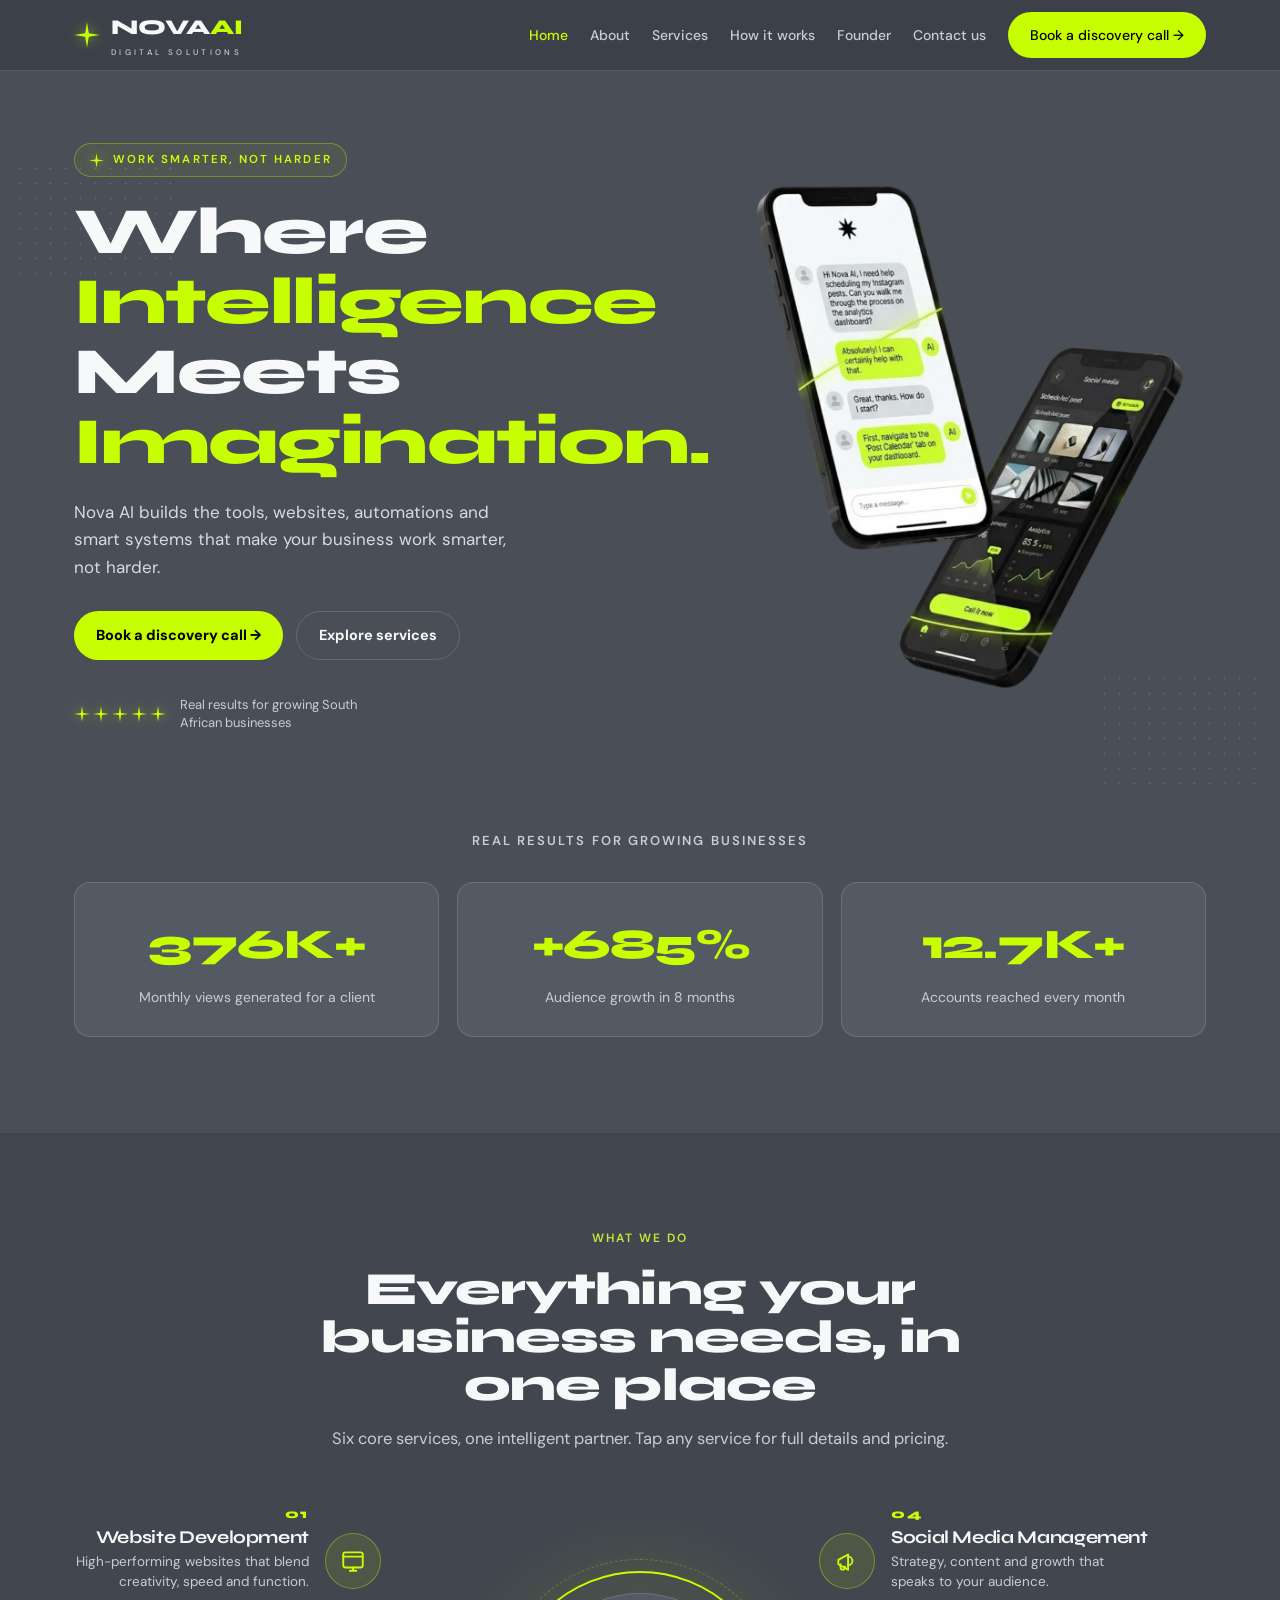
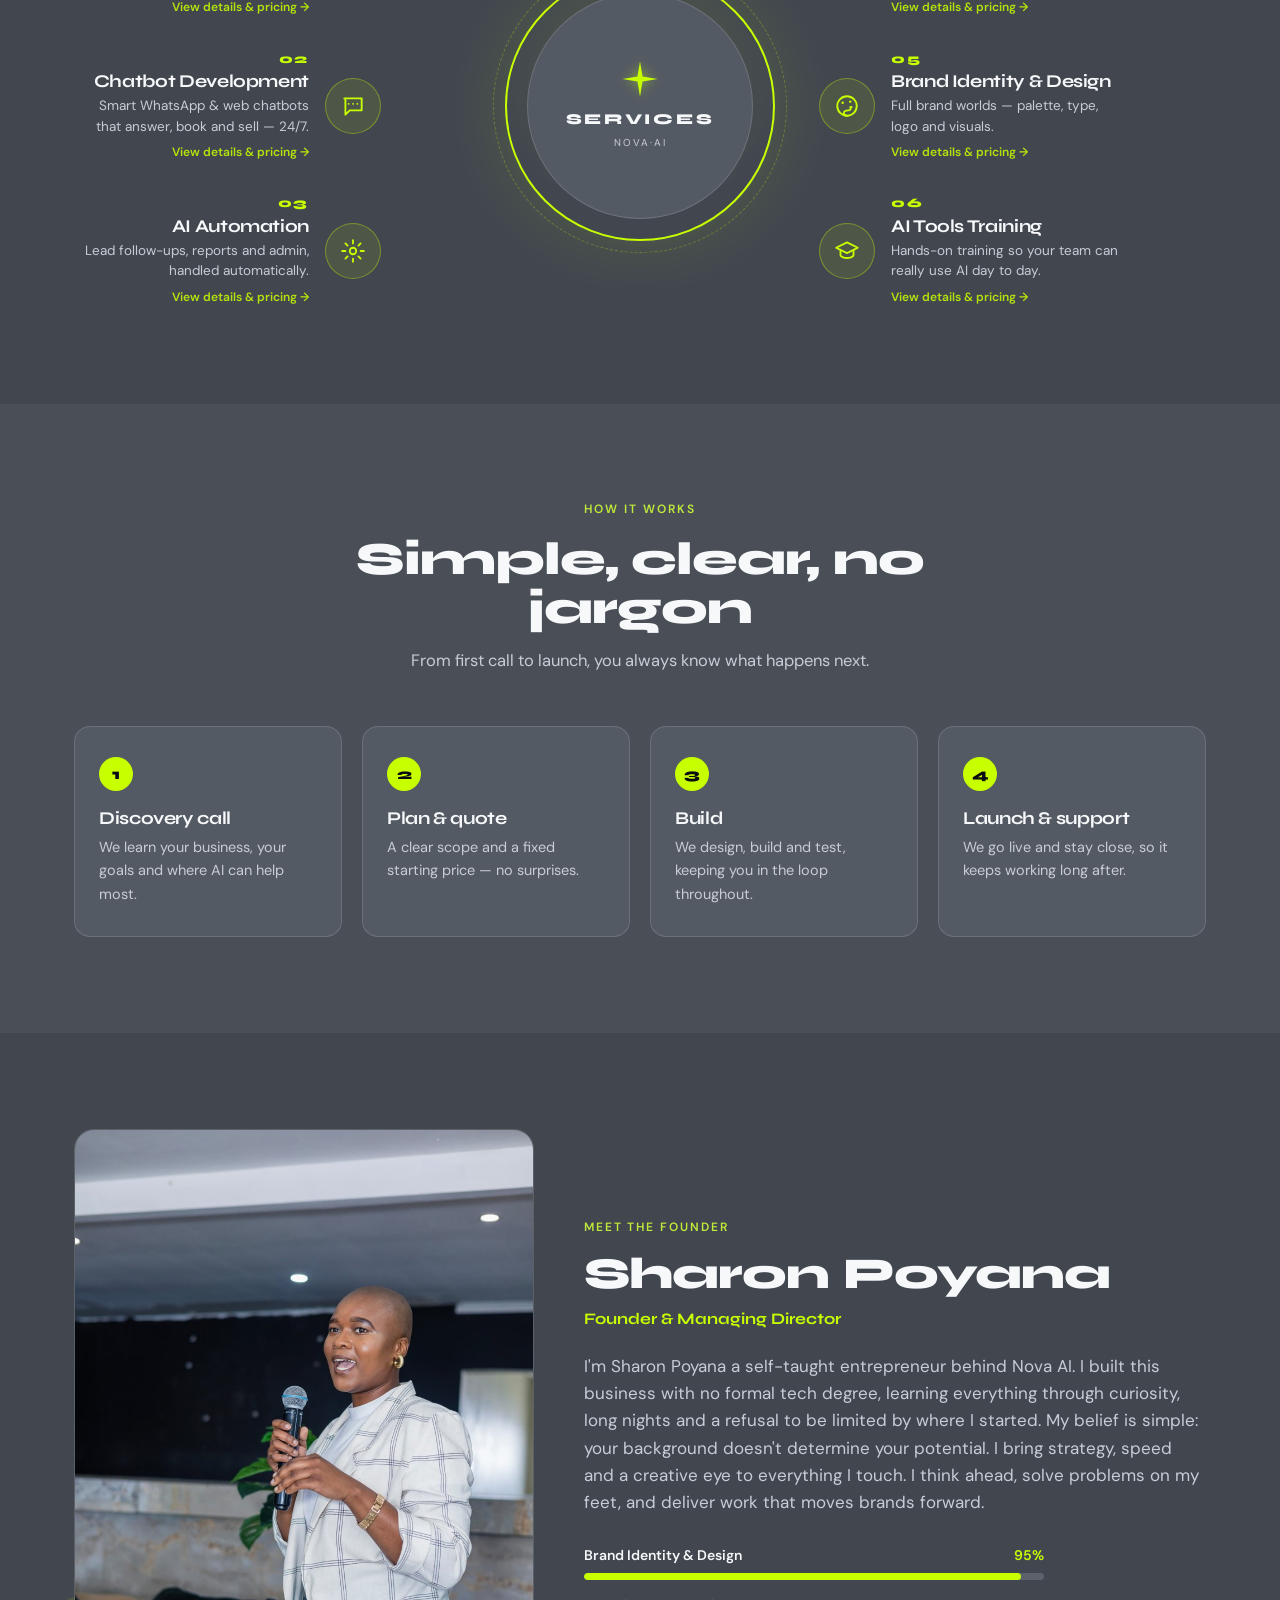
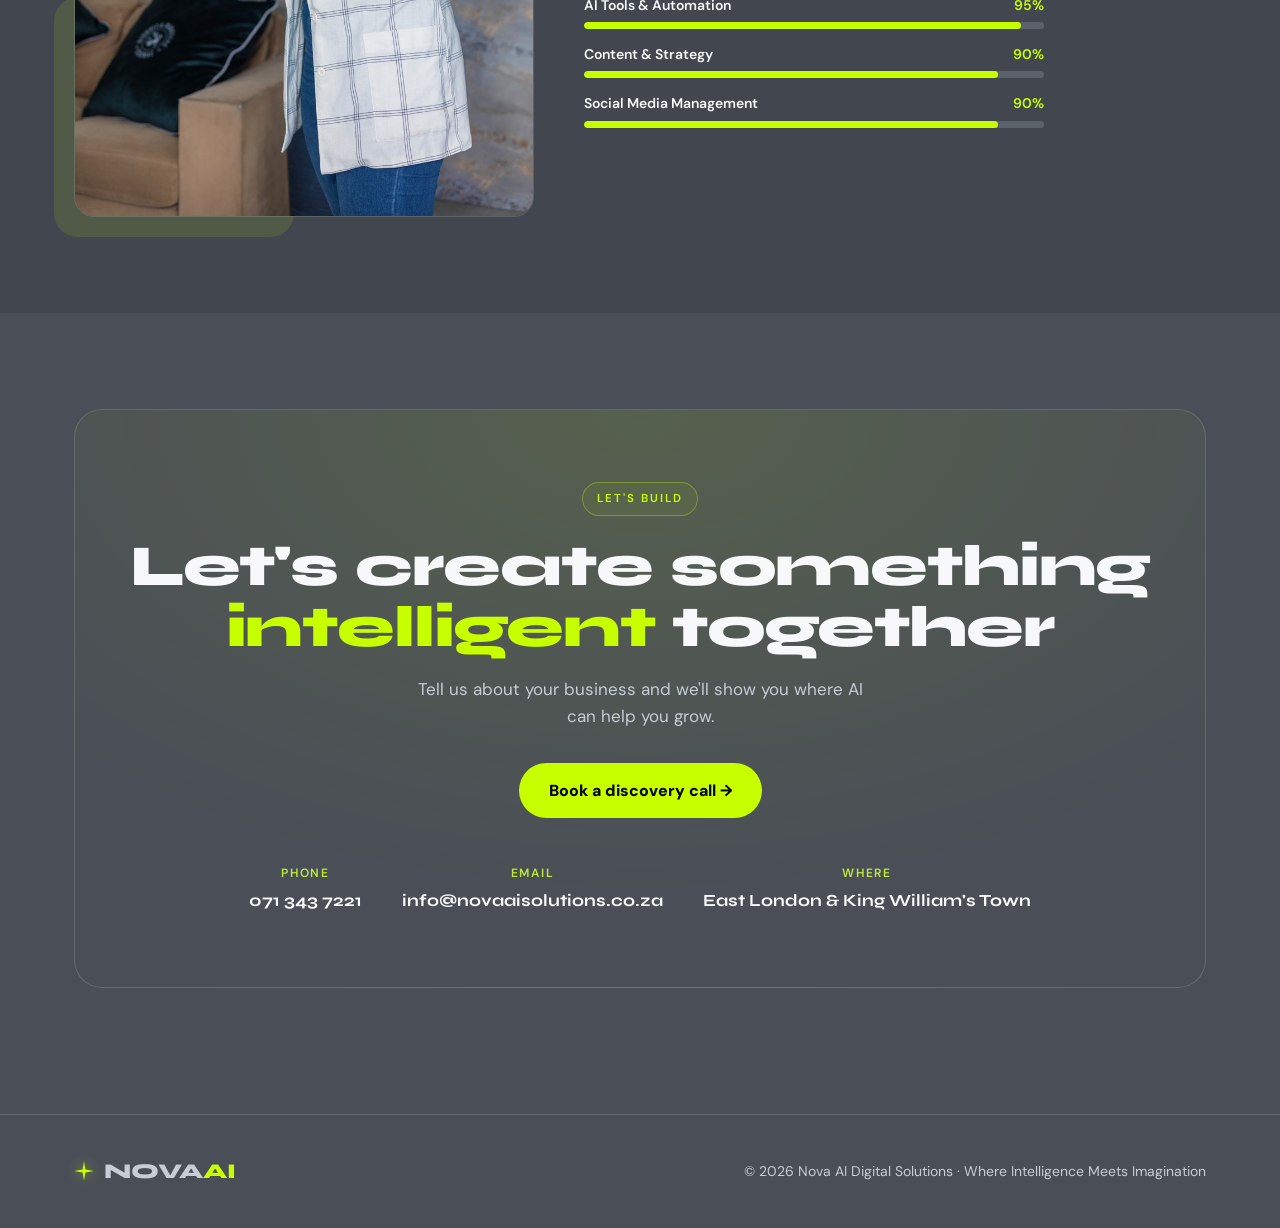
==== index.html @ 7a78dc08 "first version of Nova AI website" ====
<!DOCTYPE html><html lang="en"><head><meta charset="utf-8">
<meta name="viewport" content="width=device-width, initial-scale=1"><title>Nova AI Digital Solutions | Where Intelligence Meets Imagination</title>
<meta name="description" content="Nova AI builds websites, chatbots, automations and smart systems for South African businesses.">
<link rel="preconnect" href="https://fonts.googleapis.com"><link rel="preconnect" href="https://fonts.gstatic.com" crossorigin>
<link href="https://fonts.googleapis.com/css2?family=Syne:wght@600;700;800&family=DM+Sans:opsz,wght@9..40,400;9..40,500;9..40,600;9..40,700&display=swap" rel="stylesheet">
<link rel="stylesheet" href="css/styles.css"></head><body><header><div class="wrap"><nav class="nav"><a href="index.html" class="logo"><svg class="star" width="26" height="26" viewBox="0 0 100 100"><path d="M50 1 L57 43 L99 50 L57 57 L50 99 L43 57 L1 50 L43 43 Z" fill="#C8FF00"/></svg><span>NOVA<span class="ai">AI</span><small>DIGITAL SOLUTIONS</small></span></a>
<div class="nav-links" id="nav"><a href="index.html" class="active">Home</a><a href="about.html">About</a><a href="index.html#services">Services</a><a href="index.html#how">How it works</a><a href="index.html#founder">Founder</a><a href="index.html#contact">Contact us</a>
<a class="btn btn-primary" href="index.html#contact">Book a discovery call &rarr;</a></div>
<button class="burger" id="burger" aria-label="Menu"><span></span><span></span><span></span></button>
</nav></div></header><section class="hero">
<div class="dots" style="top:90px;left:1%"></div><div class="dots" style="bottom:30px;right:1%"></div>
<div class="wrap"><div class="hero-grid"><div class="hero-left reveal">
<span class="eyebrow"><svg class="star" width="15" height="15" viewBox="0 0 100 100"><path d="M50 1 L57 43 L99 50 L57 57 L50 99 L43 57 L1 50 L43 43 Z" fill="#C8FF00"/></svg> Work smarter, not harder</span>
<h1><span class="line">Where <span class="lime">Intelligence</span></span><span class="line">Meets <span class="lime">Imagination.</span></span></h1>
<p class="lead">Nova AI builds the tools, websites, automations and smart systems that make your business work smarter, not harder.</p>
<div class="hero-cta"><a class="btn btn-primary" href="#contact">Book a discovery call &rarr;</a><a class="btn btn-ghost" href="#services">Explore services</a></div>
<div class="hero-proof"><div class="stars"><svg class="star" width="16" height="16" viewBox="0 0 100 100"><path d="M50 1 L57 43 L99 50 L57 57 L50 99 L43 57 L1 50 L43 43 Z" fill="#C8FF00"/></svg><svg class="star" width="16" height="16" viewBox="0 0 100 100"><path d="M50 1 L57 43 L99 50 L57 57 L50 99 L43 57 L1 50 L43 43 Z" fill="#C8FF00"/></svg><svg class="star" width="16" height="16" viewBox="0 0 100 100"><path d="M50 1 L57 43 L99 50 L57 57 L50 99 L43 57 L1 50 L43 43 Z" fill="#C8FF00"/></svg><svg class="star" width="16" height="16" viewBox="0 0 100 100"><path d="M50 1 L57 43 L99 50 L57 57 L50 99 L43 57 L1 50 L43 43 Z" fill="#C8FF00"/></svg><svg class="star" width="16" height="16" viewBox="0 0 100 100"><path d="M50 1 L57 43 L99 50 L57 57 L50 99 L43 57 L1 50 L43 43 Z" fill="#C8FF00"/></svg></div><div class="lbl">Real results for growing South African businesses</div></div>
</div><div class="hero-visual reveal"><img class="hero-shot" src="assets/hero.png" alt="Nova AI app showing a chatbot conversation and social media dashboard"></div></div></div></section><section class="section" style="padding-top:10px"><div class="wrap reveal">
<div class="trust-label">Real results for growing businesses</div>
<div class="stats">
<div class="stat"><div class="n">376K+</div><div class="l">Monthly views generated for a client</div></div>
<div class="stat"><div class="n">+685%</div><div class="l">Audience growth in 8 months</div></div>
<div class="stat"><div class="n">12.7K+</div><div class="l">Accounts reached every month</div></div>
</div></div></section><section class="section" id="services" style="background:var(--bg2)"><div class="wrap">
<div class="sec-head reveal"><div class="kicker">What we do</div><h2>Everything your business needs, in one place</h2><p>Six core services, one intelligent partner. Tap any service for full details and pricing.</p></div>
<div class="svc-radial"><div class="svc-col svc-left"><a class="svc-item reveal" href="service-web.html"><div class="svc-ic"><svg width="26" height="26" viewBox="0 0 24 24" fill="none" stroke="#C8FF00" stroke-width="1.7" stroke-linecap="round" stroke-linejoin="round"><rect x="3" y="4" width="18" height="14" rx="2"/><path d="M3 8h18"/><path d="M9 21h6M12 18v3"/></svg></div><div class="svc-tx"><div class="svc-no">01</div><h3>Website Development</h3><p>High-performing websites that blend creativity, speed and function.</p><span class="svc-more">View details &amp; pricing &rarr;</span></div></a><a class="svc-item reveal" href="service-chatbot.html"><div class="svc-ic"><svg width="26" height="26" viewBox="0 0 24 24" fill="none" stroke="#C8FF00" stroke-width="1.7" stroke-linecap="round" stroke-linejoin="round"><path d="M4 5h16v11H9l-4 4V5z"/><path d="M8 10h.01M12 10h.01M16 10h.01"/></svg></div><div class="svc-tx"><div class="svc-no">02</div><h3>Chatbot Development</h3><p>Smart WhatsApp &amp; web chatbots that answer, book and sell &mdash; 24/7.</p><span class="svc-more">View details &amp; pricing &rarr;</span></div></a><a class="svc-item reveal" href="service-automation.html"><div class="svc-ic"><svg width="26" height="26" viewBox="0 0 24 24" fill="none" stroke="#C8FF00" stroke-width="1.7" stroke-linecap="round" stroke-linejoin="round"><circle cx="12" cy="12" r="3"/><path d="M12 2v3M12 19v3M2 12h3M19 12h3M5 5l2 2M17 17l2 2M19 5l-2 2M7 17l-2 2"/></svg></div><div class="svc-tx"><div class="svc-no">03</div><h3>AI Automation</h3><p>Lead follow-ups, reports and admin, handled automatically.</p><span class="svc-more">View details &amp; pricing &rarr;</span></div></a></div><div class="svc-core reveal"><div class="ring"><div class="inner"><svg class="star" width="36" height="36" viewBox="0 0 100 100"><path d="M50 1 L57 43 L99 50 L57 57 L50 99 L43 57 L1 50 L43 43 Z" fill="#C8FF00"/></svg><span>SERVICES</span><small>NOVA&middot;AI</small></div></div></div><div class="svc-col svc-right"><a class="svc-item reveal" href="service-social-media.html"><div class="svc-ic"><svg width="26" height="26" viewBox="0 0 24 24" fill="none" stroke="#C8FF00" stroke-width="1.7" stroke-linecap="round" stroke-linejoin="round"><path d="M4 11v4l9 5V6l-9 5z"/><path d="M13 8c2 0 4 1.5 4 4s-2 4-4 4"/><path d="M6 15v3a2 2 0 0 0 4 0v-1"/></svg></div><div class="svc-tx"><div class="svc-no">04</div><h3>Social Media Management</h3><p>Strategy, content and growth that speaks to your audience.</p><span class="svc-more">View details &amp; pricing &rarr;</span></div></a><a class="svc-item reveal" href="service-brand.html"><div class="svc-ic"><svg width="26" height="26" viewBox="0 0 24 24" fill="none" stroke="#C8FF00" stroke-width="1.7" stroke-linecap="round" stroke-linejoin="round"><circle cx="12" cy="12" r="9"/><circle cx="8" cy="9" r="1.1" fill="#C8FF00" stroke="none"/><circle cx="15" cy="8" r="1.1" fill="#C8FF00" stroke="none"/><circle cx="16" cy="13" r="1.1" fill="#C8FF00" stroke="none"/><path d="M12 21c-2 0-3-1-3-2.5S11 16 13 16s3-1 2-3"/></svg></div><div class="svc-tx"><div class="svc-no">05</div><h3>Brand Identity &amp; Design</h3><p>Full brand worlds &mdash; palette, type, logo and visuals.</p><span class="svc-more">View details &amp; pricing &rarr;</span></div></a><a class="svc-item reveal" href="service-training.html"><div class="svc-ic"><svg width="26" height="26" viewBox="0 0 24 24" fill="none" stroke="#C8FF00" stroke-width="1.7" stroke-linecap="round" stroke-linejoin="round"><path d="M22 9L12 4 2 9l10 5 10-5z"/><path d="M6 11v5c0 1 3 2.5 6 2.5s6-1.5 6-2.5v-5"/></svg></div><div class="svc-tx"><div class="svc-no">06</div><h3>AI Tools Training</h3><p>Hands-on training so your team can really use AI day to day.</p><span class="svc-more">View details &amp; pricing &rarr;</span></div></a></div></div>
</div></section><section class="section" id="how"><div class="wrap">
<div class="sec-head reveal"><div class="kicker">How it works</div><h2>Simple, clear, no jargon</h2><p>From first call to launch, you always know what happens next.</p></div>
<div class="steps"><div class="step reveal"><div class="no">1</div><h3>Discovery call</h3><p>We learn your business, your goals and where AI can help most.</p></div><div class="step reveal"><div class="no">2</div><h3>Plan &amp; quote</h3><p>A clear scope and a fixed starting price &mdash; no surprises.</p></div><div class="step reveal"><div class="no">3</div><h3>Build</h3><p>We design, build and test, keeping you in the loop throughout.</p></div><div class="step reveal"><div class="no">4</div><h3>Launch &amp; support</h3><p>We go live and stay close, so it keeps working long after.</p></div></div></div></section><section class="section" id="founder" style="background:var(--bg2)"><div class="wrap"><div class="founder-wrap"><div class="founder">
<div class="photo reveal"><img src="assets/founder.jpg" alt="Sharon Poyana, founder of Nova AI"></div>
<div class="reveal"><div class="kicker">Meet the founder</div>
<h2>Sharon Poyana</h2><div class="sig">Founder &amp; Managing Director</div>
<p class="body">I'm Sharon Poyana a self-taught entrepreneur behind Nova AI. I built this business with no formal tech degree, learning everything through curiosity, long nights and a refusal to be limited by where I started. My belief is simple: your background doesn't determine your potential. I bring strategy, speed and a creative eye to everything I touch. I think ahead, solve problems on my feet, and deliver work that moves brands forward.</p>
<div class="skills"><div class="skill reveal"><div class="top"><span>Brand Identity &amp; Design</span><span style="color:var(--lime)">95%</span></div><div class="bar"><div class="fill" style="width:95%"></div></div></div><div class="skill reveal"><div class="top"><span>AI Tools &amp; Automation</span><span style="color:var(--lime)">95%</span></div><div class="bar"><div class="fill" style="width:95%"></div></div></div><div class="skill reveal"><div class="top"><span>Content &amp; Strategy</span><span style="color:var(--lime)">90%</span></div><div class="bar"><div class="fill" style="width:90%"></div></div></div><div class="skill reveal"><div class="top"><span>Social Media Management</span><span style="color:var(--lime)">90%</span></div><div class="bar"><div class="fill" style="width:90%"></div></div></div></div></div></div></div></div></section><section class="section" id="contact"><div class="wrap reveal"><div class="cta-band">
<span class="eyebrow">Let's build</span>
<h2 style="margin-top:20px">Let's create something <span class="lime">intelligent</span> together</h2>
<p>Tell us about your business and we'll show you where AI can help you grow.</p>
<a class="btn btn-primary" href="mailto:info@novaaisolutions.co.za" style="font-size:16px;padding:15px 30px">Book a discovery call &rarr;</a><div class="contact-row">
<div class="ci"><span class="lab">Phone</span><span class="val">071 343 7221</span></div>
<div class="ci"><span class="lab">Email</span><span class="val">info@novaaisolutions.co.za</span></div>
<div class="ci"><span class="lab">Where</span><span class="val">East London &amp; King William's Town</span></div></div>
</div></div></section><footer><div class="wrap"><div class="foot">
<a href="index.html" style="display:flex;align-items:center;gap:10px" class="logo"><svg class="star" width="20" height="20" viewBox="0 0 100 100"><path d="M50 1 L57 43 L99 50 L57 57 L50 99 L43 57 L1 50 L43 43 Z" fill="#C8FF00"/></svg><span style="font-family:Syne;font-weight:800">NOVA<span style="color:var(--lime)">AI</span></span></a>
<div>&copy; 2026 Nova AI Digital Solutions &middot; Where Intelligence Meets Imagination</div>
</div></div></footer><script src="js/main.js"></script></body></html>
---- css/styles.css ----
:root{--bg:#4A4F57;--bg2:#42474F;--panel:#545A63;--panel2:#5C626B;--line:rgba(255,255,255,.14);
--lime:#C8FF00;--lime-dim:#BFEA3A;--text:#F6F8FA;--muted:#C7CCD5;--maxw:1180px;}
*{box-sizing:border-box;margin:0;padding:0}
html{scroll-behavior:smooth}
body{background:var(--bg);color:var(--text);font-family:"DM Sans",system-ui,sans-serif;line-height:1.6;-webkit-font-smoothing:antialiased;overflow-x:hidden}
h1,h2,h3{font-family:"Syne",sans-serif;line-height:1.05;letter-spacing:-.02em}
a{color:inherit;text-decoration:none}img{max-width:100%;display:block}
.wrap{max-width:var(--maxw);margin:0 auto;padding:0 24px}
.eyebrow{display:inline-flex;align-items:center;gap:9px;font-size:11.5px;font-weight:600;letter-spacing:.18em;text-transform:uppercase;color:var(--lime);border:1px solid rgba(200,255,0,.32);background:rgba(200,255,0,.05);padding:7px 14px;border-radius:999px}
.muted{color:var(--muted)}
.section{padding:96px 0;position:relative}
.sec-head{max-width:660px;margin:0 auto 52px;text-align:center}
.sec-head .kicker{font-size:12px;font-weight:600;letter-spacing:.16em;text-transform:uppercase;color:var(--lime-dim);margin-bottom:16px}
.sec-head h2{font-size:clamp(30px,4.4vw,46px);font-weight:800}
.sec-head p{margin-top:16px;color:var(--muted);font-size:16.5px}
.dots{position:absolute;width:170px;height:120px;opacity:.45;pointer-events:none;background-image:radial-gradient(rgba(255,255,255,.20) 1.3px,transparent 1.3px);background-size:15px 15px}
.star{filter:drop-shadow(0 0 6px rgba(200,255,0,.55))}
@keyframes pulse{0%,100%{transform:scale(1);opacity:1}50%{transform:scale(1.09);opacity:.8}}
@keyframes spin{to{transform:rotate(360deg)}}
.btn{display:inline-flex;align-items:center;gap:9px;font-weight:700;font-size:14.5px;padding:12px 22px;border-radius:999px;cursor:pointer;transition:transform .18s,box-shadow .18s,border-color .2s,color .2s;border:none}
.btn-primary{background:var(--lime);color:#000;font-weight:800}
.nav-links a.btn-primary,.nav-links a.btn-primary:hover{color:#000}
.btn-primary:hover{transform:translateY(-2px);box-shadow:0 10px 30px rgba(200,255,0,.28)}
.btn-ghost{background:transparent;color:var(--text);border:1px solid var(--line)}
.btn-ghost:hover{border-color:var(--lime);color:var(--lime)}
header{position:sticky;top:0;z-index:50;background:rgba(58,63,71,.82);backdrop-filter:blur(14px);border-bottom:1px solid var(--line)}
.nav{display:flex;align-items:center;justify-content:space-between;height:70px}
.logo{display:flex;align-items:center;gap:11px;font-family:"Syne";font-weight:800;font-size:21px;cursor:pointer}
.logo .ai{color:var(--lime)}
.logo small{display:block;font-family:"DM Sans";font-weight:500;font-size:8px;letter-spacing:.42em;color:var(--muted);margin-top:1px}
.nav-links{display:flex;align-items:center;gap:22px}
.nav-links a{font-size:14px;font-weight:500;color:#C7CDD8;transition:color .2s;cursor:pointer}
.nav-links a:hover,.nav-links a.active{color:var(--lime)}
.burger{display:none;flex-direction:column;gap:5px;background:none;border:0;cursor:pointer;padding:6px}
.burger span{width:24px;height:2px;background:var(--text);border-radius:2px}
/* home hero */
.hero{position:relative;padding:72px 0 90px;overflow:hidden}
.hero-grid{display:grid;grid-template-columns:1.05fr .95fr;gap:46px;align-items:center;position:relative;z-index:2}
.hero h1{font-size:clamp(40px,5.4vw,66px);font-weight:800;margin:20px 0 0;line-height:1.06}
.hero h1 .lime{color:var(--lime)}.hero h1 .line{display:block}
.hero p.lead{margin:22px 0 30px;font-size:17px;color:#D6DAE1;max-width:440px}
.hero-cta{display:flex;gap:13px;flex-wrap:wrap}
.hero-proof{display:flex;align-items:center;gap:14px;margin-top:36px}
.hero-proof .stars{display:flex;gap:3px}
.hero-proof .lbl{color:var(--muted);font-size:13px;max-width:200px;line-height:1.35}
.hero-visual{position:relative}
.hero-shot{width:100%;display:block;position:relative;z-index:1}
.bgword{position:absolute;right:-2%;top:12%;font-family:"Syne";font-weight:800;font-size:clamp(90px,12vw,170px);letter-spacing:-.04em;color:rgba(255,255,255,.05);z-index:0;pointer-events:none;white-space:nowrap;user-select:none}
.orbit{position:absolute;left:50%;top:52%;transform:translate(-50%,-50%) rotate(-12deg);z-index:1}
.hstar{position:absolute;right:20%;top:2%;width:46px;z-index:4;animation:pulse 4.5s ease-in-out infinite}
.dev{position:absolute;border-radius:18px;border:1px solid rgba(255,255,255,.16);box-shadow:0 30px 70px rgba(0,0,0,.5);z-index:2;overflow:hidden}
.dev-dash{width:330px;left:1%;top:50px;transform:rotate(-6deg);background:#21252D}
.dev-dash .topbar{display:flex;gap:6px;padding:12px 14px;border-bottom:1px solid var(--line);background:#181B22}
.dev-dash .topbar i{width:9px;height:9px;border-radius:50%;background:#3a3f48;display:block}
.dev-dash .topbar i:first-child{background:var(--lime)}
.dev-body{padding:16px}
.dev-body .r{display:flex;justify-content:space-between;align-items:center}
.dev-body .r .t{font-family:"Syne";font-weight:700;font-size:13px;color:#cfd4dc}
.dev-body .r .pill{font-size:10px;font-weight:700;color:#000;background:var(--lime);padding:3px 9px;border-radius:999px}
.tiles{display:grid;grid-template-columns:1fr 1fr;gap:10px;margin:14px 0}
.tile{background:#181B22;border:1px solid var(--line);border-radius:11px;padding:12px}
.tile .n{font-family:"Syne";font-weight:800;font-size:22px;color:#fff;line-height:1}
.tile .n em{color:var(--lime);font-style:normal;font-size:13px}
.tile .l{color:var(--muted);font-size:10.5px;margin-top:5px}
.spark{display:block;width:100%;height:46px}
.dev-phone{width:186px;right:3%;bottom:8px;transform:rotate(7deg);z-index:3;background:#181B22}
.dev-phone .ph-head{display:flex;align-items:center;gap:8px;padding:13px 14px;border-bottom:1px solid var(--line);font-family:"Syne";font-weight:700;font-size:12.5px}
.ph-body{padding:14px;display:flex;flex-direction:column;gap:9px}
.bub{max-width:82%;padding:8px 11px;border-radius:12px;font-size:11px;line-height:1.3}
.bub.in{background:#2A2F38;color:#dfe3ea;border-bottom-left-radius:3px}
.bub.out{background:var(--lime);color:#000;align-self:flex-end;font-weight:600;border-bottom-right-radius:3px}
.ph-send{margin:2px 14px 14px;background:var(--lime);color:#000;font-weight:800;font-size:11px;text-align:center;padding:9px;border-radius:9px}
.hero-inner{position:relative;z-index:2}
/* page hero (about) */
.page-hero{position:relative;padding:104px 0 30px;text-align:center;overflow:hidden}
.page-hero .bgstar{position:absolute;right:-80px;top:-30px;width:320px;opacity:.06}
.page-hero h1{font-size:clamp(40px,6.5vw,76px);font-weight:800;margin-top:20px}
.page-hero h1 .lime{color:var(--lime)}
.page-hero p{max-width:600px;margin:24px auto 0;color:#C2C9D4;font-size:18px}
.prose{max-width:760px;margin:0 auto;text-align:center}
.prose p{color:#C7CDD8;font-size:18px;margin-top:20px;line-height:1.7}
.prose .big{font-family:"Syne";font-weight:700;font-size:clamp(22px,2.6vw,28px);color:var(--text);line-height:1.4}
.prose .big em{color:var(--lime);font-style:normal}
/* stats */
.stats{display:grid;grid-template-columns:repeat(3,1fr);gap:18px}
.stat{background:var(--panel);border:1px solid var(--line);border-radius:16px;padding:28px 24px;text-align:center}
.stat .n{font-family:"Syne";font-weight:800;font-size:42px;color:var(--lime);letter-spacing:-.03em}
.stat .l{color:var(--muted);font-size:14px;margin-top:8px}
.trust-label{text-align:center;color:var(--muted);font-size:13px;letter-spacing:.16em;text-transform:uppercase;margin-bottom:30px;font-weight:600}
/* radial services */
.svc-radial{display:grid;grid-template-columns:1fr minmax(220px,290px) 1fr;gap:34px;align-items:center}
.svc-col{display:flex;flex-direction:column;gap:30px}
.svc-item{display:flex;align-items:center;gap:16px}
.svc-left .svc-item{flex-direction:row-reverse;text-align:right;justify-content:flex-end}
.svc-ic{flex:none;width:56px;height:56px;border-radius:50%;background:rgba(200,255,0,.09);border:1px solid rgba(200,255,0,.35);display:flex;align-items:center;justify-content:center;transition:background .2s,transform .2s}
.svc-item:hover .svc-ic{background:rgba(200,255,0,.18);transform:translateY(-3px)}
.svc-no{font-family:"Syne";font-weight:800;color:var(--lime);font-size:13px;letter-spacing:.12em}
.svc-tx h3{font-size:18px;font-weight:700;margin:3px 0 5px}
.svc-tx p{font-size:13.5px;color:var(--muted);line-height:1.5;max-width:235px}
.svc-left .svc-tx p{margin-left:auto}
.svc-core{display:flex;justify-content:center}
.ring{width:270px;height:270px;border-radius:50%;border:2px solid var(--lime);background:radial-gradient(circle at 50% 38%,rgba(200,255,0,.12),transparent 68%);display:flex;align-items:center;justify-content:center;position:relative;box-shadow:0 0 70px rgba(200,255,0,.13)}
.ring:after{content:"";position:absolute;inset:-14px;border-radius:50%;border:1px dashed rgba(200,255,0,.28);animation:spin 60s linear infinite}
.ring .inner{position:absolute;inset:20px;border-radius:50%;background:var(--panel);border:1px solid var(--line);display:flex;flex-direction:column;align-items:center;justify-content:center;text-align:center}
.ring .inner span{display:block;font-family:"Syne";font-weight:800;letter-spacing:.18em;font-size:15px;margin-top:10px}
.ring .inner small{color:var(--muted);font-size:10px;letter-spacing:.2em;margin-top:4px}
/* generic cards */
.cards{display:grid;grid-template-columns:repeat(3,1fr);gap:20px}
.card{background:linear-gradient(180deg,var(--panel),var(--bg2));border:1px solid var(--line);border-radius:18px;padding:30px 26px;transition:transform .22s,border-color .22s}
.card:hover{transform:translateY(-5px);border-color:rgba(200,255,0,.4)}
.card .ic{width:50px;height:50px;border-radius:13px;background:rgba(200,255,0,.10);display:flex;align-items:center;justify-content:center;margin-bottom:20px}
.card h3{font-size:20px;font-weight:700;margin-bottom:10px}
.card p{color:var(--muted);font-size:15px}
.vgrid{display:grid;grid-template-columns:repeat(2,1fr);gap:20px;max-width:920px;margin:0 auto}
.vcard{background:var(--panel);border:1px solid var(--line);border-radius:18px;padding:30px 28px;position:relative}
.vcard .vno{font-family:"Syne";font-weight:800;color:rgba(200,255,0,.35);font-size:34px;line-height:1}
.vcard h3{font-size:20px;font-weight:700;margin:14px 0 8px}
.vcard p{color:var(--muted);font-size:15px}
/* process */
.steps{display:grid;grid-template-columns:repeat(4,1fr);gap:20px}
.step{padding:30px 24px;background:var(--panel);border:1px solid var(--line);border-radius:16px}
.step .no{font-family:"Syne";font-weight:800;font-size:15px;color:#0A0C12;background:var(--lime);width:34px;height:34px;border-radius:50%;display:flex;align-items:center;justify-content:center;margin-bottom:18px}
.step h3{font-size:18px;font-weight:700;margin-bottom:8px}
.step p{color:var(--muted);font-size:14.5px}
/* founder */
.founder{display:grid;grid-template-columns:.85fr 1.15fr;gap:50px;align-items:center}
.founder .photo{border-radius:20px;overflow:hidden;border:1px solid var(--line);position:relative}
.founder-wrap{position:relative}
.founder-wrap:before{content:"";position:absolute;left:-20px;bottom:-20px;width:240px;height:240px;background:var(--lime);opacity:.10;border-radius:24px;z-index:0}
.founder>*{position:relative;z-index:1}
.founder .kicker{font-size:12px;font-weight:600;letter-spacing:.16em;text-transform:uppercase;color:var(--lime-dim)}
.founder h2{font-size:clamp(30px,4vw,44px);font-weight:800;margin-top:14px}
.founder .sig{color:var(--lime);font-family:"Syne";font-weight:700;margin-top:8px}
.founder p.body{margin-top:22px;font-size:17px;color:#C7CDD8}
.skills{margin-top:28px;display:grid;gap:14px;max-width:460px}
.skill .top{display:flex;justify-content:space-between;font-size:14px;font-weight:600;margin-bottom:6px}
.skill .bar{height:7px;border-radius:5px;background:var(--panel2);overflow:hidden}
.skill .fill{height:100%;background:var(--lime);border-radius:5px}
/* cta */
.cta-band{text-align:center;background:radial-gradient(120% 140% at 50% 0%,rgba(200,255,0,.10),transparent 60%);border:1px solid var(--line);border-radius:28px;padding:72px 30px}
.cta-band h2{font-size:clamp(32px,5vw,58px);font-weight:800}
.cta-band h2 .lime{color:var(--lime)}
.cta-band p{color:var(--muted);margin:18px auto 32px;max-width:460px;font-size:17px}
.contact-row{display:flex;gap:40px;justify-content:center;flex-wrap:wrap;margin-top:46px}
.contact-row .ci{display:flex;flex-direction:column;gap:4px}
.contact-row .ci .lab{font-size:12px;letter-spacing:.14em;text-transform:uppercase;color:var(--lime-dim);font-weight:600}
.contact-row .ci .val{font-family:"Syne";font-weight:700;font-size:17px}
footer{border-top:1px solid var(--line);padding:40px 0;margin-top:30px}
.foot{display:flex;justify-content:space-between;align-items:center;gap:20px;flex-wrap:wrap;color:var(--muted);font-size:14px}
.reveal{opacity:0;transform:translateY(26px);transition:opacity .7s ease,transform .7s ease}
.reveal.in{opacity:1;transform:none}
@media (prefers-reduced-motion:reduce){.reveal{opacity:1;transform:none;transition:none}.star,.ring:after,.crown{animation:none!important}}
@media(max-width:900px){
 .nav-links{display:none}
 .nav-links.open{display:flex;position:absolute;top:70px;left:0;right:0;flex-direction:column;background:var(--bg2);border-bottom:1px solid var(--line);padding:22px 24px;gap:18px}
 .burger{display:flex}
 .hero-grid{grid-template-columns:1fr;gap:34px}.hero-visual{margin-top:4px}
 .stats{grid-template-columns:1fr}.cards{grid-template-columns:1fr}.vgrid{grid-template-columns:1fr}
 .steps{grid-template-columns:1fr 1fr}.founder{grid-template-columns:1fr;gap:30px}
 .svc-radial{grid-template-columns:1fr;gap:24px}.svc-core{order:-1;margin-bottom:8px}.ring{width:210px;height:210px}
 .svc-left .svc-item{flex-direction:row;text-align:left;justify-content:flex-start}.svc-left .svc-tx p{margin-left:0}.svc-tx p{max-width:none}
}
@media(max-width:560px){.section{padding:70px 0}.hero{padding:40px 0 70px}.steps{grid-template-columns:1fr}.contact-row{gap:26px}
.hero-visual{margin-top:0}.dev-dash{width:268px;left:0}.dev-phone{width:158px;right:0}.bgword{font-size:88px}}

.svc-item{text-decoration:none;color:inherit}
.svc-more{display:inline-block;color:var(--lime);font-size:12px;font-weight:600;margin-top:6px;opacity:.85}
.svc-item:hover .svc-more{opacity:1}
.backlink{display:inline-flex;align-items:center;gap:6px;color:var(--muted);font-size:14px;margin-bottom:14px;text-decoration:none}
.backlink:hover{color:var(--lime)}
.pricing{display:grid;grid-template-columns:repeat(3,1fr);gap:20px;align-items:start}
.pricing.four{grid-template-columns:repeat(4,1fr)}
.ptier{position:relative;background:var(--panel);border:1px solid var(--line);border-radius:20px;padding:10px 0 26px}
.ptier.pop{border-color:var(--lime);box-shadow:0 0 0 1px var(--lime),0 24px 60px rgba(0,0,0,.32)}
.ribbon{position:absolute;top:12px;right:12px;background:var(--lime);color:#000;font-size:10px;font-weight:800;padding:4px 9px;border-radius:999px;letter-spacing:.03em}
.ptier .ph{margin:8px 10px;border-radius:12px;background:#0E1015;padding:15px;text-align:center;font-family:"Syne";font-weight:700;letter-spacing:.12em;font-size:13px}
.ptier.pop .ph{background:var(--lime);color:#000}
.ptier .price{font-family:"Syne";font-weight:800;font-size:38px;text-align:center;margin:16px 0 2px;letter-spacing:-.02em}
.ptier.pop .price{color:var(--lime)}
.ptier .per{text-align:center;color:var(--muted);font-size:11px;letter-spacing:.16em;text-transform:uppercase;margin-bottom:12px}
.pbest{color:var(--muted);font-size:12.5px;text-align:center;padding:0 20px 10px;line-height:1.45;border-bottom:1px solid var(--line)}
.ptier ul{list-style:none;padding:14px 22px 0;margin:0}
.ptier li{display:flex;gap:10px;align-items:flex-start;padding:9px 0;border-bottom:1px solid var(--line);font-size:14px;color:#D4D9E2}
.ptier li:last-child{border-bottom:0}
.ptier li b{color:#fff;font-weight:700}
.ptier .plabel{margin:18px 22px 0;text-align:center;padding:13px;border-radius:10px;font-family:"Syne";font-weight:800;letter-spacing:.1em;font-size:14px;border:1px solid var(--line);color:#E6E9EE}
.ptier.pop .plabel{background:var(--lime);color:#000;border-color:var(--lime)}
.price-list{max-width:720px;margin:0 auto}
.price-row{display:flex;justify-content:space-between;gap:16px;padding:16px 4px;border-bottom:1px solid var(--line)}
.price-row .nm{color:#E6E9EE}
.price-row .pr{font-family:"Syne";font-weight:700;color:var(--lime);white-space:nowrap}
.note-box{max-width:860px;margin:32px auto 0;background:var(--panel);border:1px solid var(--line);border-radius:16px;padding:24px 26px;color:#C7CDD5;font-size:15px;line-height:1.6}
.note-box b{color:var(--lime)}
.steps-line{max-width:860px;margin:0 auto;display:grid;gap:12px}
.stepline{display:flex;gap:14px;align-items:flex-start;background:var(--panel);border:1px solid var(--line);border-radius:12px;padding:16px 18px;color:#D4D9E2;font-size:15px}
.stepline .n{font-family:"Syne";font-weight:800;color:#000;background:var(--lime);width:28px;height:28px;border-radius:50%;display:flex;align-items:center;justify-content:center;flex:none;font-size:13px}
.incl-grid{display:grid;grid-template-columns:1fr 1fr;gap:12px;max-width:860px;margin:0 auto}
.incl{display:flex;gap:10px;align-items:flex-start;background:var(--panel);border:1px solid var(--line);border-radius:12px;padding:14px 16px;font-size:14.5px;color:#D4D9E2}
.dual{display:flex;gap:8px;justify-content:center;margin:12px 12px 6px}
.dp{flex:1;background:#0E1015;border:1px solid var(--line);border-radius:12px;padding:12px 6px;text-align:center}
.ptier.pop .dp{border-color:rgba(200,255,0,.4)}
.dp .dl{display:block;font-size:10px;letter-spacing:.1em;text-transform:uppercase;color:var(--muted)}
.dp .dv{display:block;font-family:"Syne";font-weight:800;font-size:19px;color:#fff;margin-top:4px}
.ptier.pop .dp .dv{color:var(--lime)}
.dp .dn{display:block;font-size:9px;letter-spacing:.12em;text-transform:uppercase;color:var(--muted);margin-top:2px}
.pmo{text-align:center;color:var(--lime);font-size:12px;font-weight:600;margin:2px 12px 10px}
@media(max-width:1000px){.pricing,.pricing.four{grid-template-columns:1fr 1fr}}
@media(max-width:640px){.pricing,.pricing.four{grid-template-columns:1fr}.incl-grid{grid-template-columns:1fr}}
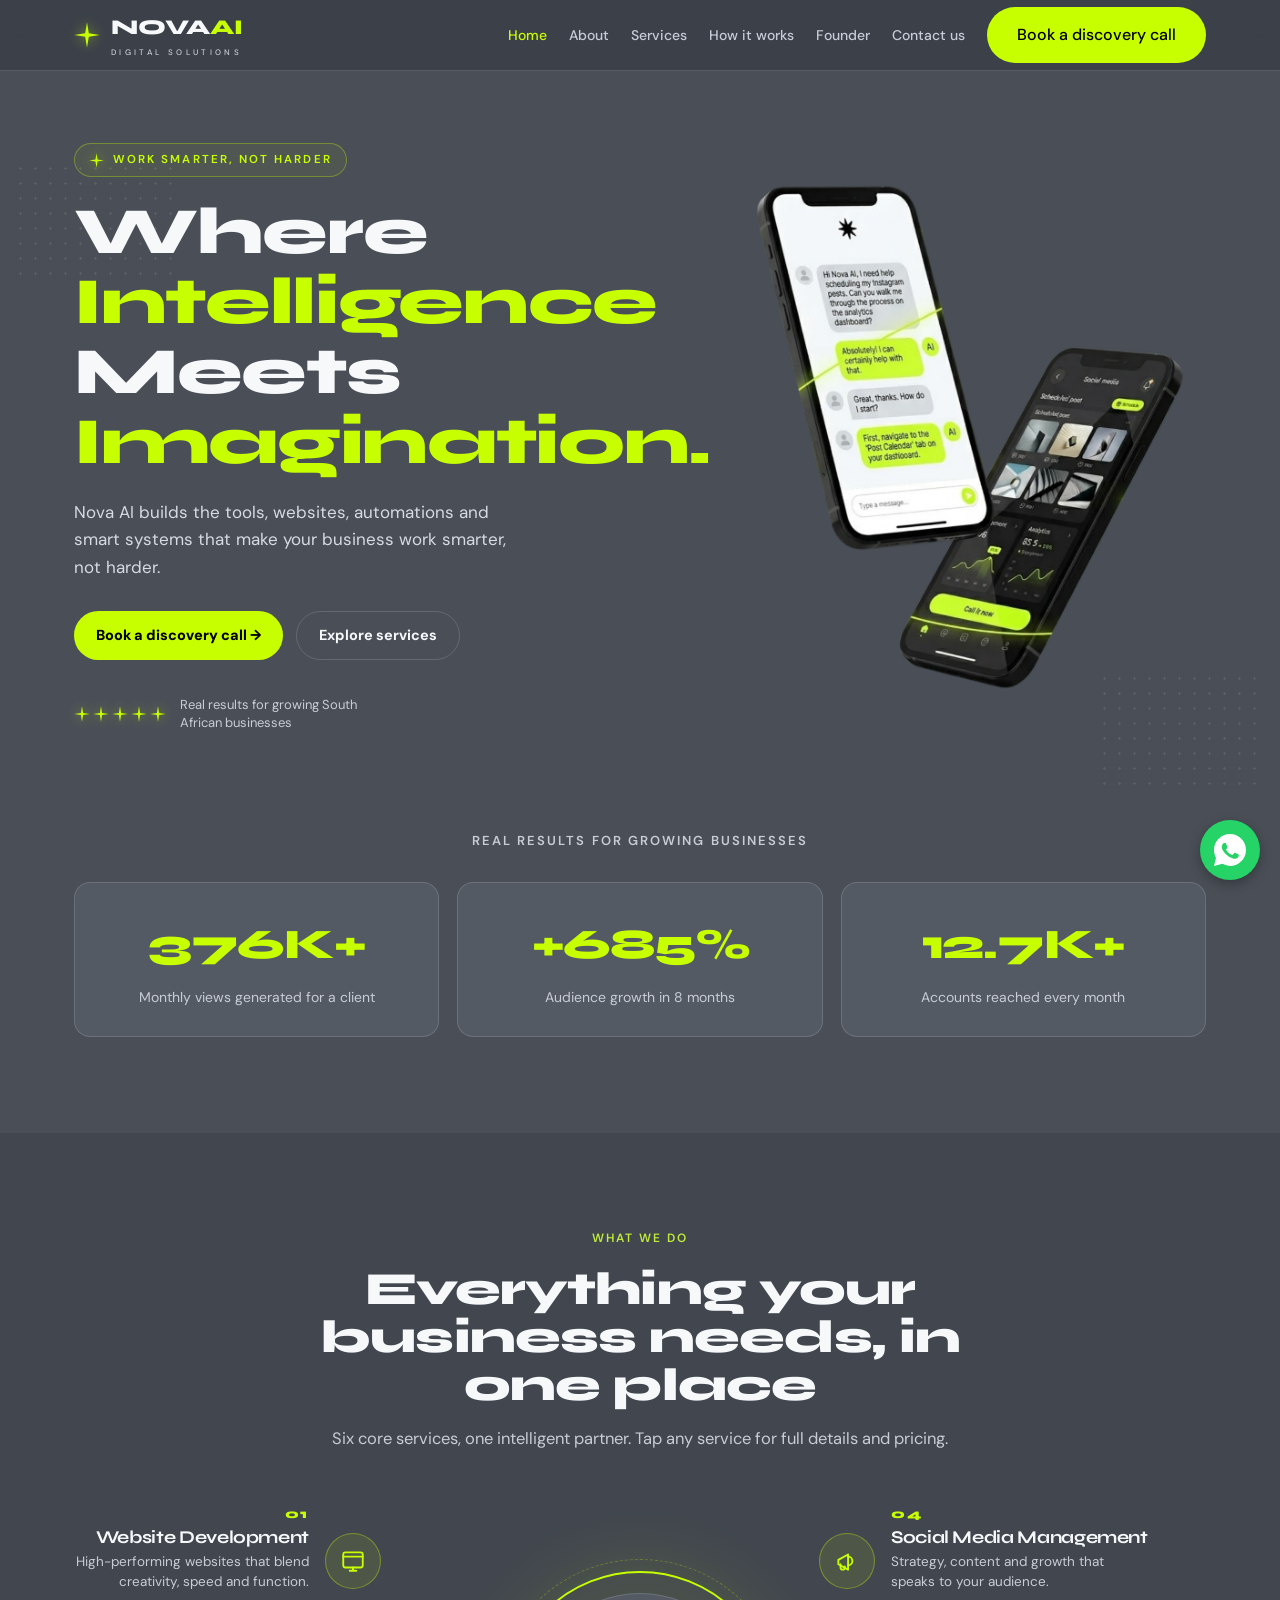
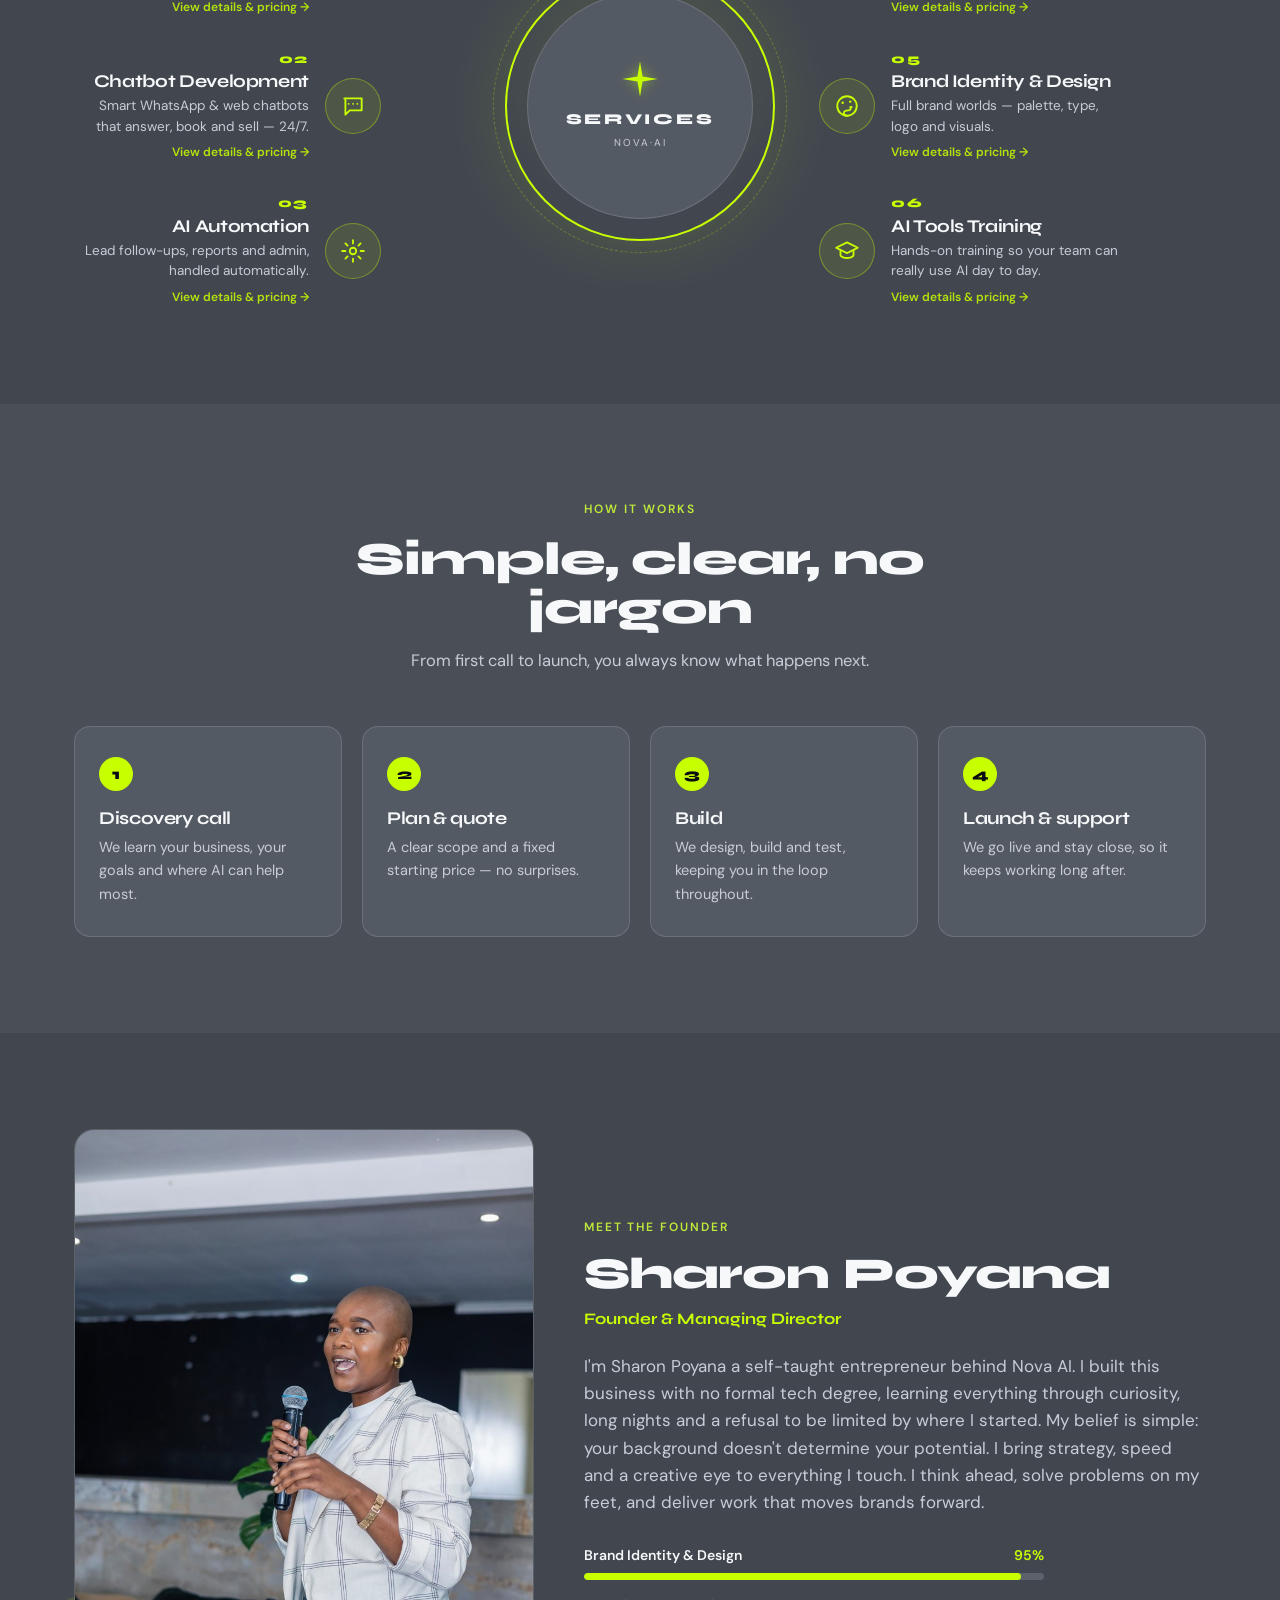
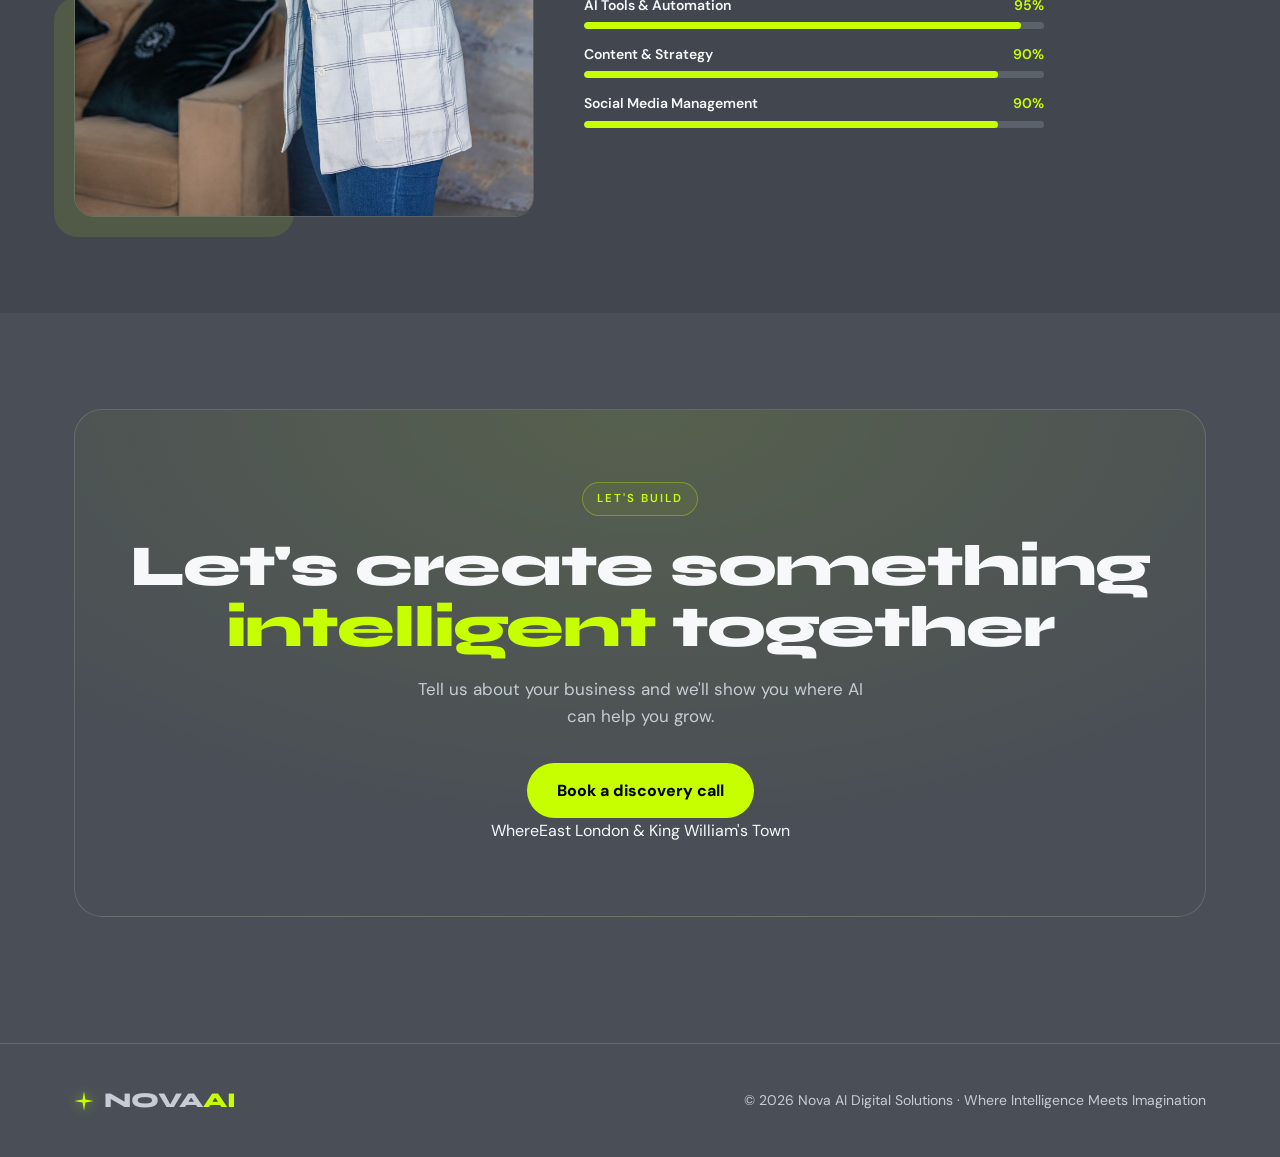
==== commit 86c5d53e: "added discovery call whatsapp link and whatsapp bubble" ====
--- a/index.html
+++ b/index.html
@@ -5,7 +5,7 @@
 <link href="https://fonts.googleapis.com/css2?family=Syne:wght@600;700;800&family=DM+Sans:opsz,wght@9..40,400;9..40,500;9..40,600;9..40,700&display=swap" rel="stylesheet">
 <link rel="stylesheet" href="css/styles.css"></head><body><header><div class="wrap"><nav class="nav"><a href="index.html" class="logo"><svg class="star" width="26" height="26" viewBox="0 0 100 100"><path d="M50 1 L57 43 L99 50 L57 57 L50 99 L43 57 L1 50 L43 43 Z" fill="#C8FF00"/></svg><span>NOVA<span class="ai">AI</span><small>DIGITAL SOLUTIONS</small></span></a>
 <div class="nav-links" id="nav"><a href="index.html" class="active">Home</a><a href="about.html">About</a><a href="index.html#services">Services</a><a href="index.html#how">How it works</a><a href="index.html#founder">Founder</a><a href="index.html#contact">Contact us</a>
-<a class="btn btn-primary" href="index.html#contact">Book a discovery call &rarr;</a></div>
+<a class="btn btn-primary" href="https://wa.me/27713437221?text=Hi%20Nova%20AI%2C%20I%27d%20like%20to%20book%20a%20discovery%20call" style="font-size:16px;padding:15px 30px">Book a discovery call</a>
 <button class="burger" id="burger" aria-label="Menu"><span></span><span></span><span></span></button>
 </nav></div></header><section class="hero">
 <div class="dots" style="top:90px;left:1%"></div><div class="dots" style="bottom:30px;right:1%"></div>
@@ -35,11 +35,16 @@
 <span class="eyebrow">Let's build</span>
 <h2 style="margin-top:20px">Let's create something <span class="lime">intelligent</span> together</h2>
 <p>Tell us about your business and we'll show you where AI can help you grow.</p>
-<a class="btn btn-primary" href="mailto:info@novaaisolutions.co.za" style="font-size:16px;padding:15px 30px">Book a discovery call &rarr;</a><div class="contact-row">
-<div class="ci"><span class="lab">Phone</span><span class="val">071 343 7221</span></div>
-<div class="ci"><span class="lab">Email</span><span class="val">info@novaaisolutions.co.za</span></div>
+<a class="btn btn-primary" href="https://wa.me/27713437221?text=Hi%20Nova%20AI%2C%20I%27d%20like%20to%20book%20a%20discovery%20call" style="font-size:16px;padding:15px 30px">Book a discovery call</a>
 <div class="ci"><span class="lab">Where</span><span class="val">East London &amp; King William's Town</span></div></div>
 </div></div></section><footer><div class="wrap"><div class="foot">
 <a href="index.html" style="display:flex;align-items:center;gap:10px" class="logo"><svg class="star" width="20" height="20" viewBox="0 0 100 100"><path d="M50 1 L57 43 L99 50 L57 57 L50 99 L43 57 L1 50 L43 43 Z" fill="#C8FF00"/></svg><span style="font-family:Syne;font-weight:800">NOVA<span style="color:var(--lime)">AI</span></span></a>
 <div>&copy; 2026 Nova AI Digital Solutions &middot; Where Intelligence Meets Imagination</div>
-</div></div></footer><script src="js/main.js"></script></body></html>+<a href="https://wa.me/27713437221?text=Hi%20Nova%20AI%2C%20I%27d%20like%20to%20chat" 
+   target="_blank" 
+   style="position:fixed;bottom:20px;right:20px;background:#25D366;width:60px;height:60px;border-radius:50%;display:flex;align-items:center;justify-content:center;box-shadow:0 4px 12px rgba(0,0,0,0.3);z-index:9999;">
+  <svg width="32" height="32" viewBox="0 0 24 24" fill="white">
+    <path d="M12 0C5.373 0 0 5.373 0 12c0 2.121.553 4.114 1.522 5.84L0 24l6.335-1.652A11.95 11.95 0 0012 24c6.627 0 12-5.373 12-12S18.627 0 12 0zm6.29 16.99c-.263.738-1.517 1.41-2.096 1.492-.536.078-1.221.11-1.97-.124-.454-.14-1.037-.33-1.784-.646-3.14-1.356-5.19-4.52-5.348-4.73-.157-.21-1.28-1.703-1.28-3.25 0-1.547.812-2.31 1.1-2.626.288-.315.63-.393.84-.393.21 0 .42.002.604.011.194.01.454-.074.71.542.263.63.892 2.18.972 2.34.08.157.132.34.026.55-.105.21-.157.34-.315.524-.157.184-.33.41-.472.55-.157.157-.32.328-.137.643.184.315.816 1.348 1.752 2.184 1.203 1.073 2.218 1.406 2.533 1.564.315.157.5.13.683-.078.184-.21.79-.92.998-1.235.21-.315.42-.262.71-.157.288.105 1.83.863 2.144 1.02.315.157.525.235.605.367.078.132.078.762-.184 1.5z"/>
+  </svg>
+</a></div></div></footer><script src="js/main.js"></script>
+</body></html>
